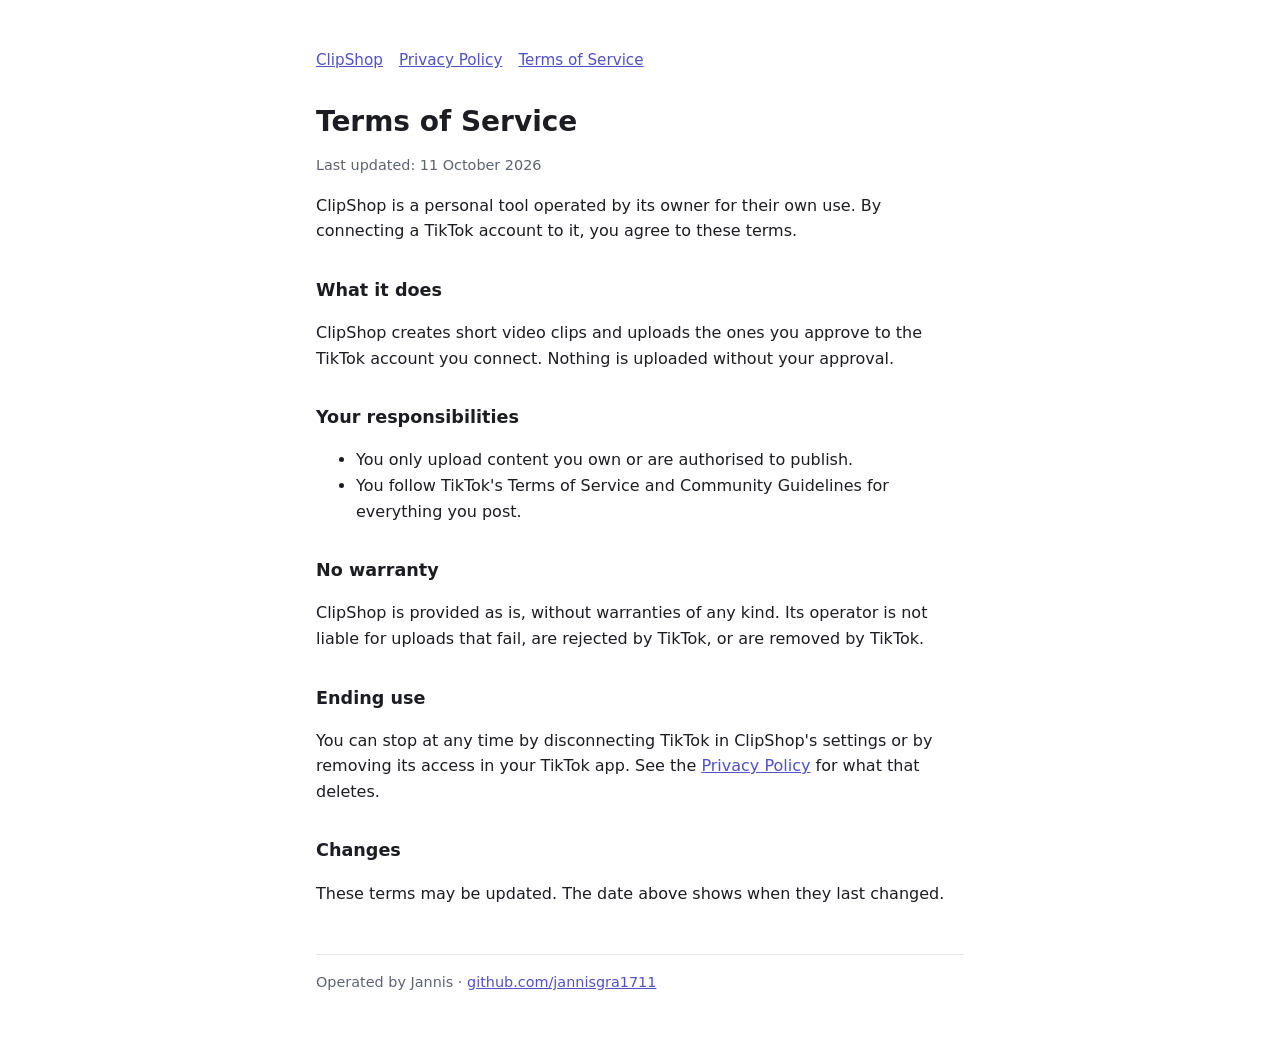
==== terms.html/index.html @ f804bb7f "Serve the terms page at /terms.html/ with its TikTok verification file TikTok verifies the Terms of " ====
<!doctype html>
<html lang="en">
<head>
  <meta charset="utf-8">
  <meta name="viewport" content="width=device-width, initial-scale=1">
  <title>ClipShop Terms of Service</title>
  <link rel="stylesheet" href="/style.css">
</head>
<body>
  <main>
    <nav><a href="/">ClipShop</a><a href="/privacy.html">Privacy Policy</a><a href="/terms.html/">Terms of Service</a></nav>
    <h1>Terms of Service</h1>
    <p class="muted">Last updated: 11 October 2026</p>

    <p>
      ClipShop is a personal tool operated by its owner for their own use. By connecting a
      TikTok account to it, you agree to these terms.
    </p>

    <h2>What it does</h2>
    <p>
      ClipShop creates short video clips and uploads the ones you approve to the TikTok account
      you connect. Nothing is uploaded without your approval.
    </p>

    <h2>Your responsibilities</h2>
    <ul>
      <li>You only upload content you own or are authorised to publish.</li>
      <li>You follow TikTok's Terms of Service and Community Guidelines for everything you post.</li>
    </ul>

    <h2>No warranty</h2>
    <p>
      ClipShop is provided as is, without warranties of any kind. Its operator is not liable for
      uploads that fail, are rejected by TikTok, or are removed by TikTok.
    </p>

    <h2>Ending use</h2>
    <p>
      You can stop at any time by disconnecting TikTok in ClipShop's settings or by removing its
      access in your TikTok app. See the <a href="/privacy.html">Privacy Policy</a> for what that deletes.
    </p>

    <h2>Changes</h2>
    <p>These terms may be updated. The date above shows when they last changed.</p>

    <footer class="muted">Operated by Jannis · <a href="https://github.com/jannisgra1711">github.com/jannisgra1711</a></footer>
  </main>
</body>
</html>
---- style.css ----
:root {
  --bg: #ffffff;
  --fg: #1b1d22;
  --muted: #5d6470;
  --line: #e4e6eb;
  --accent: #4f52c4;
}
@media (prefers-color-scheme: dark) {
  :root {
    --bg: #0b0c0f;
    --fg: #eef0f4;
    --muted: #a2a9b6;
    --line: #23262d;
    --accent: #a3a7ff;
  }
}
* { box-sizing: border-box; }
body {
  margin: 0;
  background: var(--bg);
  color: var(--fg);
  font: 16px/1.6 system-ui, -apple-system, "Segoe UI", Roboto, sans-serif;
}
main { max-width: 680px; margin: 0 auto; padding: 48px 16px 64px; }
h1 { font-size: 1.75rem; line-height: 1.25; margin: 0 0 8px; }
h2 { font-size: 1.1rem; margin: 32px 0 8px; }
p, li { color: var(--fg); }
.muted { color: var(--muted); font-size: 0.9rem; }
a { color: var(--accent); }
nav { display: flex; gap: 16px; margin-bottom: 32px; font-size: 0.95rem; }
footer { margin-top: 48px; padding-top: 16px; border-top: 1px solid var(--line); }
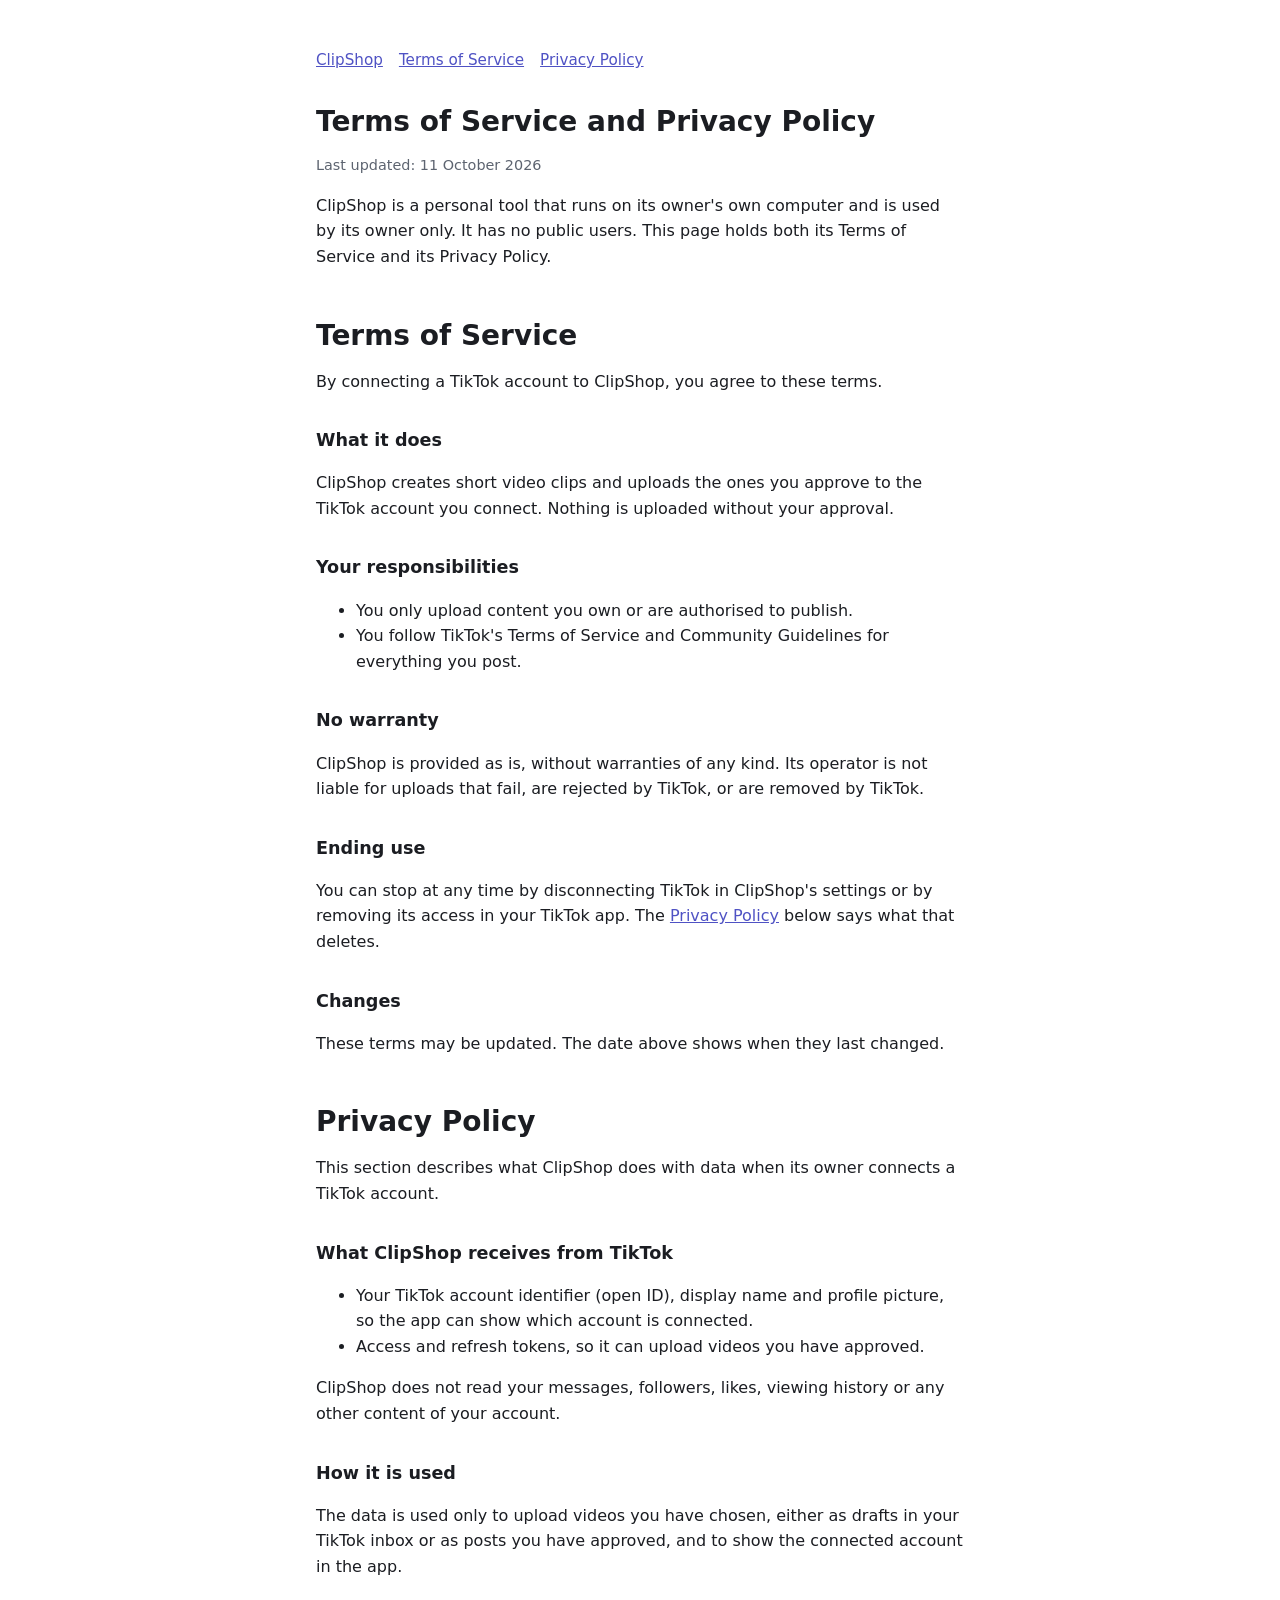
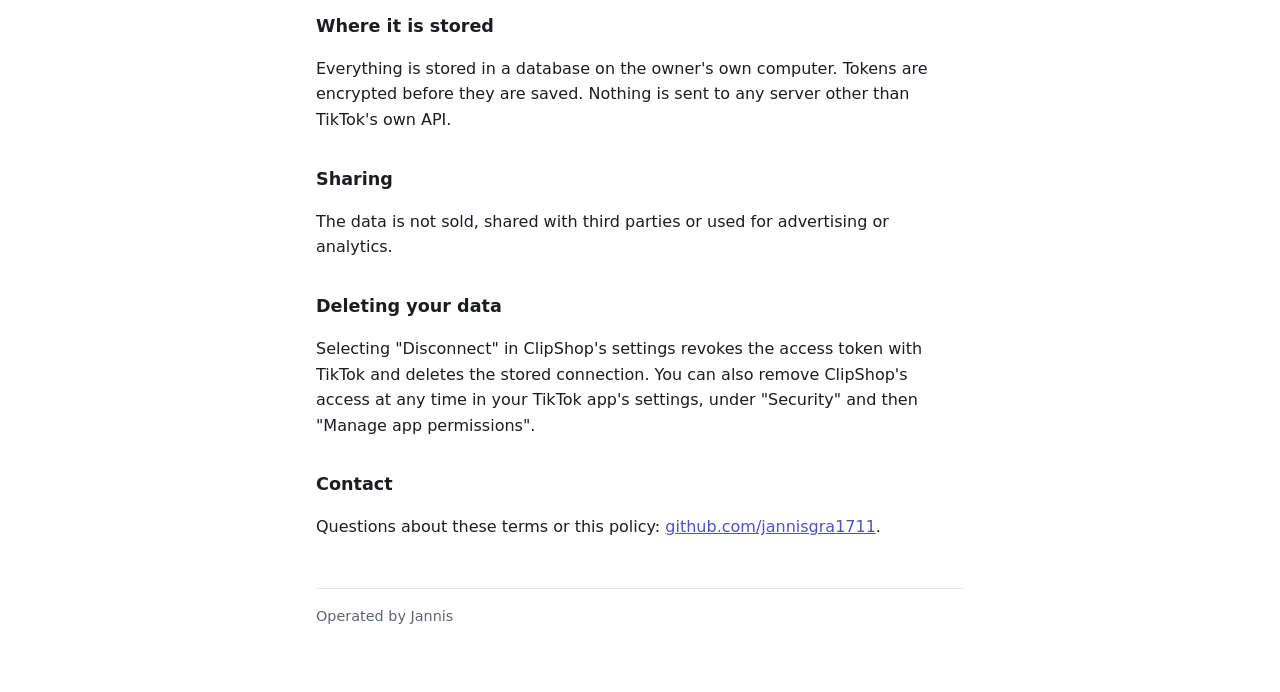
==== commit 1e66069e: "Put the privacy policy on the verified /terms.html/ page too TikTok's form now points both its Terms" ====
--- a/terms.html/index.html
+++ b/terms.html/index.html
@@ -3,19 +3,24 @@
 <head>
   <meta charset="utf-8">
   <meta name="viewport" content="width=device-width, initial-scale=1">
-  <title>ClipShop Terms of Service</title>
+  <title>ClipShop Terms and Privacy</title>
   <link rel="stylesheet" href="/style.css">
 </head>
 <body>
   <main>
-    <nav><a href="/">ClipShop</a><a href="/privacy.html">Privacy Policy</a><a href="/terms.html/">Terms of Service</a></nav>
-    <h1>Terms of Service</h1>
+    <nav><a href="/">ClipShop</a><a href="#terms">Terms of Service</a><a href="#privacy">Privacy Policy</a></nav>
+    <h1>Terms of Service and Privacy Policy</h1>
     <p class="muted">Last updated: 11 October 2026</p>
 
     <p>
-      ClipShop is a personal tool operated by its owner for their own use. By connecting a
-      TikTok account to it, you agree to these terms.
+      ClipShop is a personal tool that runs on its owner's own computer and is used by its
+      owner only. It has no public users. This page holds both its Terms of Service and its
+      Privacy Policy.
     </p>
+
+    <h1 id="terms" style="margin-top: 48px">Terms of Service</h1>
+
+    <p>By connecting a TikTok account to ClipShop, you agree to these terms.</p>
 
     <h2>What it does</h2>
     <p>
@@ -38,13 +43,49 @@
     <h2>Ending use</h2>
     <p>
       You can stop at any time by disconnecting TikTok in ClipShop's settings or by removing its
-      access in your TikTok app. See the <a href="/privacy.html">Privacy Policy</a> for what that deletes.
+      access in your TikTok app. The <a href="#privacy">Privacy Policy</a> below says what that deletes.
     </p>
 
     <h2>Changes</h2>
     <p>These terms may be updated. The date above shows when they last changed.</p>
 
-    <footer class="muted">Operated by Jannis · <a href="https://github.com/jannisgra1711">github.com/jannisgra1711</a></footer>
+    <h1 id="privacy" style="margin-top: 48px">Privacy Policy</h1>
+
+    <p>This section describes what ClipShop does with data when its owner connects a TikTok account.</p>
+
+    <h2>What ClipShop receives from TikTok</h2>
+    <ul>
+      <li>Your TikTok account identifier (open ID), display name and profile picture, so the app can show which account is connected.</li>
+      <li>Access and refresh tokens, so it can upload videos you have approved.</li>
+    </ul>
+    <p>ClipShop does not read your messages, followers, likes, viewing history or any other content of your account.</p>
+
+    <h2>How it is used</h2>
+    <p>
+      The data is used only to upload videos you have chosen, either as drafts in your TikTok
+      inbox or as posts you have approved, and to show the connected account in the app.
+    </p>
+
+    <h2>Where it is stored</h2>
+    <p>
+      Everything is stored in a database on the owner's own computer. Tokens are encrypted
+      before they are saved. Nothing is sent to any server other than TikTok's own API.
+    </p>
+
+    <h2>Sharing</h2>
+    <p>The data is not sold, shared with third parties or used for advertising or analytics.</p>
+
+    <h2>Deleting your data</h2>
+    <p>
+      Selecting "Disconnect" in ClipShop's settings revokes the access token with TikTok and
+      deletes the stored connection. You can also remove ClipShop's access at any time in your
+      TikTok app's settings, under "Security" and then "Manage app permissions".
+    </p>
+
+    <h2>Contact</h2>
+    <p>Questions about these terms or this policy: <a href="https://github.com/jannisgra1711">github.com/jannisgra1711</a>.</p>
+
+    <footer class="muted">Operated by Jannis</footer>
   </main>
 </body>
 </html>
